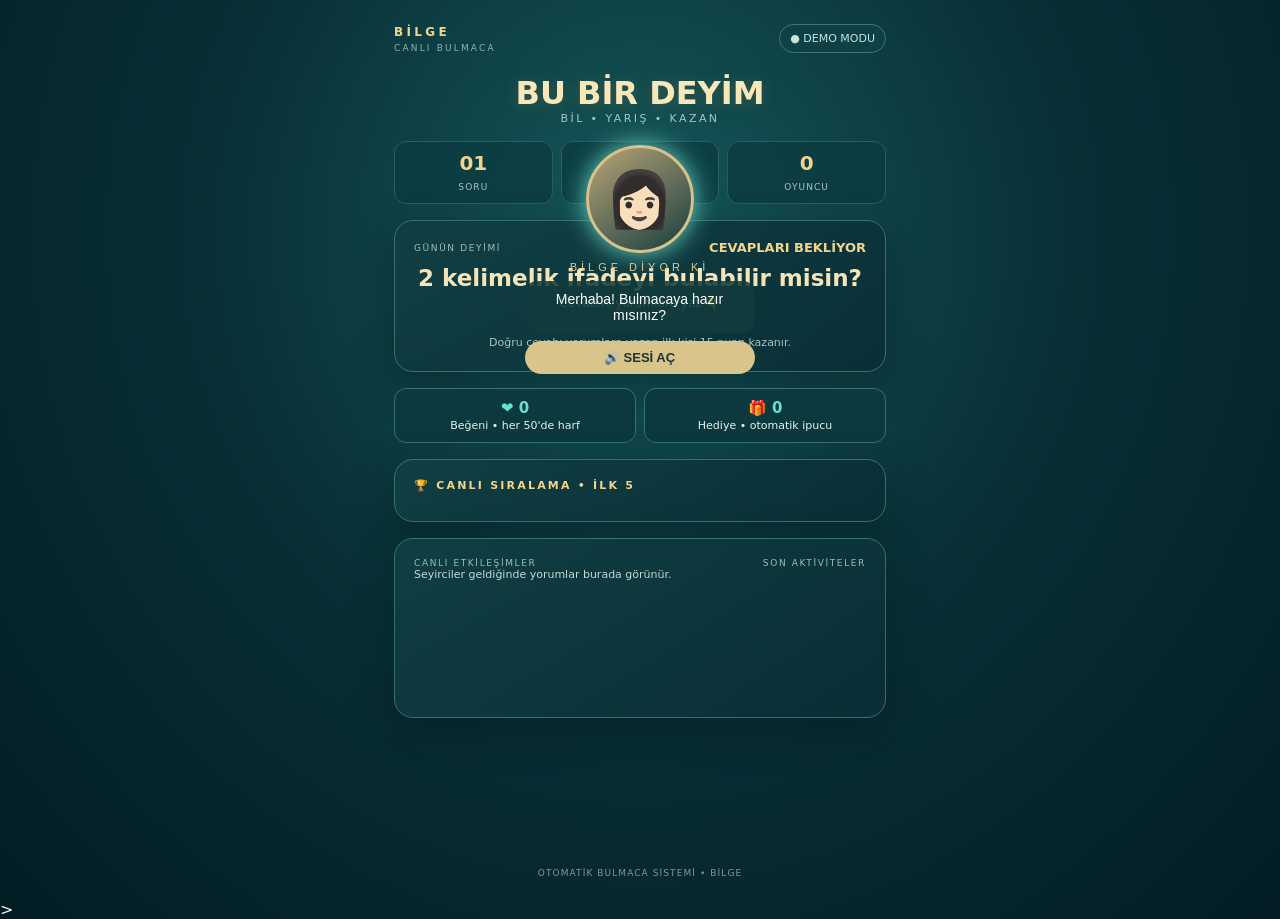
==== index.html @ ce0b735c "Update index.html" ====
<!doctype html>
<html lang="tr">
<head>
<meta charset="utf-8"><meta name="viewport" content="width=device-width,initial-scale=1,viewport-fit=cover">
<meta name="theme-color" content="#062c32"><title>BİLGE • Canlı Bulmaca</title>
<style>
:root{--bg:#052b31;--panel:#0b3b40;--gold:#f2d58b;--mint:#66e0d1;--white:#f4f7f4;--muted:#9db8b5}
*{box-sizing:border-box}body{margin:0;background:radial-gradient(ellipse at 50% 25%,#15575a 0,#082f35 48%,#031c24 100%);color:var(--white);font-family:system-ui,-apple-system,Segoe UI,sans-serif;min-height:100svh}
.wrap{width:min(100%,520px);min-height:100svh;margin:auto;padding:14px 14px 22px;display:flex;flex-direction:column;gap:12px}
header{display:flex;justify-content:space-between;align-items:center}.brand{letter-spacing:.28em;color:var(--gold);font-size:12px;font-weight:800}.sub{font-size:9px;color:#8eb4ae;letter-spacing:.24em;margin-top:4px}.pill{border:1px solid #3c7775;background:#0d4146;border-radius:30px;padding:7px 10px;font-size:11px;color:#c5e3dc}
h1{text-align:center;font-size:clamp(23px,6vw,32px);margin:5px 0 0;color:#f7e7b9;text-shadow:0 2px 16px #b18a4540}
.tag{text-align:center;color:#a5c7c1;font-size:11px;letter-spacing:.22em}
.stats{display:grid;grid-template-columns:repeat(3,1fr);gap:8px}.stat{background:#0b3b40c9;border:1px solid #27605e;border-radius:12px;padding:9px;text-align:center}.stat b{display:block;font-size:20px;color:var(--gold)}.stat span{font-size:9px;color:#a6c5bf;letter-spacing:.12em}
.card{background:linear-gradient(145deg,#103f43eF,#092e35f2);border:1px solid #38716c;border-radius:19px;padding:15px;box-shadow:0 14px 40px #00151960}
.row{display:flex;justify-content:space-between;align-items:center;gap:8px}.eyebrow{font-size:9px;color:#9ebdb6;letter-spacing:.18em}.timer{font-size:13px;color:var(--gold);font-weight:800}
h2{text-align:center;font-size:23px;margin:10px 0 5px;color:#f5e4b7}.hint{text-align:center;font-size:12px;color:#b5d1cb;margin-bottom:14px}
.tiles{display:flex;justify-content:center;gap:5px;flex-wrap:wrap}.tile{width:clamp(27px,7.5vw,42px);height:clamp(40px,10vw,51px);display:grid;place-items:center;background:linear-gradient(#f8e7b5,#d9b66e);border-radius:8px;color:#173b3c;font-weight:900;font-size:19px;box-shadow:0 4px 0 #8e7445;border:1px solid #fff3c5}.tile.hidden{background:linear-gradient(#17484b,#0d353a);color:#c0ddd5;border:1px solid #477b75;box-shadow:0 4px 0 #06272c}
.note{text-align:center;font-size:11px;color:#a5c5bd;margin-top:12px;min-height:16px}
.actions{display:grid;grid-template-columns:1fr 1fr;gap:8px}.action{border:1px solid #36736e;border-radius:12px;padding:10px;background:#0b393e;color:#e5f3ed;text-align:center;font-size:11px}.action b{display:block;color:var(--mint);font-size:15px;margin-bottom:2px}
.leader h3{font-size:11px;letter-spacing:.2em;color:var(--gold);margin:0 0 10px}.leaderline{display:flex;align-items:center;gap:9px;padding:7px 0;border-bottom:1px solid #ffffff12;font-size:12px}.rank{color:var(--gold);width:20px;font-weight:800}.name{flex:1;overflow:hidden;text-overflow:ellipsis;white-space:nowrap}.score{color:var(--mint);font-weight:800}
.feed{height:100px;overflow:hidden;display:flex;flex-direction:column;gap:5px}.feedline{font-size:11px;color:#c5d9d4}.feedline strong{color:#f4d88f}
footer{margin-top:auto;text-align:center;color:#789d98;font-size:9px;letter-spacing:.12em}
#setup{display:none;position:fixed;inset:0;background:#00191deF;z-index:5;padding:20px;overflow:auto}#setup .card{max-width:460px;margin:6vh auto}label{display:block;font-size:11px;color:#b8d2cc;margin:12px 0 5px}input{width:100%;border:1px solid #3d7770;background:#06292e;color:white;border-radius:9px;padding:12px;font-size:14px}button{border:0;border-radius:10px;background:var(--gold);color:#183b3a;font-weight:800;padding:12px 15px;font-size:13px;margin-top:12px;width:100%}.secondary{background:#16474a;color:#e4f3ed;border:1px solid #4c817a}.status{font-size:11px;color:#a9c9c1;margin-top:8px;line-height:1.5}
@media(min-height:850px){.wrap{padding-top:24px;gap:16px}.card{padding:19px}.feed{height:130px}}
</style></head>
<body>
<div class="wrap">
<header><div><div class="brand">BİLGE</div><div class="sub">CANLI BULMACA</div></div><div class="pill" id="connection">● DEMO MODU</div></header>
<div><h1>BU BİR DEYİM</h1><div class="tag">BİL • YARIŞ • KAZAN</div></div>
<section class="stats"><div class="stat"><b id="round">01</b><span>SORU</span></div><div class="stat"><b id="clock">45</b><span>SANİYE</span></div><div class="stat"><b id="players">0</b><span>OYUNCU</span></div></section>
<section class="card">
<div class="row"><span class="eyebrow" id="category">GÜNÜN DEYİMİ</span><span class="timer" id="status">CEVAPLARI BEKLİYOR</span></div>
<h2 id="question">2 kelimelik ifadeyi bulabilir misin?</h2><div class="hint" id="prompt">Cevabını yorumlara yaz 👇</div>
<div class="tiles" id="tiles"></div><div class="note" id="note">Doğru cevabı yorumlara yazan ilk kişi 15 puan kazanır.</div>
</section>
<section class="actions">
<div class="action"><b>❤️ <span id="likes">0</span></b>Beğeni • her 50'de harf</div>
<div class="action"><b>🎁 <span id="gifts">0</span></b>Hediye • otomatik ipucu</div>
</section>
<section class="card leader"><h3>🏆 CANLI SIRALAMA • İLK 5</h3><div id="leaderboard"></div></section>
<section class="card"><div class="row"><span class="eyebrow">CANLI ETKİLEŞİMLER</span><span class="eyebrow">SON AKTİVİTELER</span></div><div class="feed" id="feed"><div class="feedline">Seyirciler geldiğinde yorumlar burada görünür.</div></div></section>
<footer>OTOMATİK BULMACA SİSTEMİ • BİLGE</footer>
</div>
<div id="setup"><section class="card"><h2>Yayın bağlantısı</h2><p class="status">Gerçek TikTok yorum, beğeni ve hediyeleri almak için çevrimiçi bağlantı sunucusu gerekir. Bu ekrandaki demo modu tek başına TikTok'a bağlanmaz.</p><label>TikTok kullanıcı adın (@ olmadan)</label><input id="handle" value="kargamlbb" placeholder="ornekhesap"><label>Bağlantı sunucusu WebSocket adresi</label><input id="wsurl" value="wss://bilge-canli-bulmaca-1.onrender.com/ws" placeholder="WebSocket adresi"
                                                                                                                                                                                                                                                                                                                                                                                                    </section>
  </div>>
<script>
const bank=[
{cat:"DEYİM",q:"Bir işi gereğinden fazla büyütmek",a:"PİREYİ DEVE YAPMAK"},
{cat:"DEYİM",q:"Çok sevinmek, mutlu olmak",a:"ETEKLERİ ZİL ÇALMAK"},
{cat:"DEYİM",q:"Birini çok dikkatli dinlemek",a:"KULAK KESİLMEK"},
{cat:"DEYİM",q:"Bir konuda çok deneyimli olmak",a:"PİŞMİŞ AŞA SU KATMAK"},
{cat:"ATASÖZÜ",q:"İnsan, arkadaşlarından etkilenir",a:"ÜZÜM ÜZÜME BAKA BAKA KARARIR"},
{cat:"DEYİM",q:"Bir şeyi gizlice yapmak",a:"EL ALTINDAN"},
{cat:"DEYİM",q:"Çok şaşırıp kalakalmak",a:"AĞZI AÇIK KALMAK"},
{cat:"DEYİM",q:"Bir işi başkasına yaptırmak",a:"İŞİNE GELDİĞİ GİBİ"}
];
let idx=0,remaining=45,likes=0,gifts=0,players=new Map(),revealed=new Set(),ws=null,timer=null,roundNo=1,locked=false;
const $=id=>document.getElementById(id);
const norm=s=>(s||"").toLocaleUpperCase("tr-TR").normalize("NFD").replace(/[\u0300-\u036f]/g,"").replace(/İ/g,"I").replace(/ı/g,"I").replace(/[^A-Z0-9 ]/g,"").replace(/\s+/g," ").trim();
function answer(){return bank[idx].a}
function render(){
 $("round").textContent=String(roundNo).padStart(2,"0");$("clock").textContent=remaining;$("category").textContent=bank[idx].cat+" • SORU "+roundNo;
 $("question").textContent=bank[idx].q;$("prompt").textContent="Cevabını yorumlara yaz 👇";
 $("tiles").innerHTML="";[...answer()].forEach((c,i)=>{let el=document.createElement("div");el.className="tile "+(c===" "||revealed.has(i)?"":"hidden");el.textContent=c===" "?"·":revealed.has(i)?c:"";$("tiles").appendChild(el)});
 $("players").textContent=players.size;$("likes").textContent=likes;$("gifts").textContent=gifts;renderBoard();
}
function renderBoard(){let arr=[...players.entries()].sort((a,b)=>b[1]-a[1]).slice(0,5);$("leaderboard").innerHTML=arr.length?arr.map(([n,s],i)=>`<div class="leaderline"><span class="rank">${i+1}</span><span class="name">${escapeHtml(n)}</span><span class="score">${s} PUAN</span></div>`).join(""):'<div class="feedline">Henüz doğru cevap yok. İlk sen ol! ✨</div>'}
function escapeHtml(s){return String(s).replace(/[&<>"']/g,c=>({"&":"&amp;","<":"&lt;",">":"&gt;",'"':"&quot;","'":"&#39;"}[c]))}
function log(msg){let d=document.createElement("div");d.className="feedline";d.innerHTML=msg;$("feed").prepend(d);while($("feed").children.length>8)$("feed").lastChild.remove()}
function revealOne(){let candidates=[...answer()].map((c,i)=>i).filter(i=>answer()[i]!==" "&&!revealed.has(i));if(!candidates.length)return;let i=candidates[Math.floor(Math.random()*candidates.length)];revealed.add(i);render()}
function next(){idx=(idx+1)%bank.length;roundNo++;remaining=45;revealed=new Set();locked=false;$("status").textContent="CEVAPLARI BEKLİYOR";$("note").textContent="İlk doğru cevap 15 puan, sonraki doğru cevaplar 10 puan.";render()}
function solve(name){if(locked)return;locked=true;players.set(name,(players.get(name)||0)+(Object.values(window.__correct||{}).length?10:15));$("status").textContent="CEVAP BULUNDU";$("note").textContent="🎉 "+name+" doğru bildi! Cevap: "+answer();log("🏆 <strong>"+escapeHtml(name)+"</strong> doğru cevabı buldu!");renderBoard();setTimeout(next,5000)}
function onComment(user,comment){log("💬 <strong>"+escapeHtml(user)+"</strong>: "+escapeHtml(comment));if(norm(comment)===norm(answer()))solve(user)}
function onLike(count=1){likes+=Number(count)||1;let before=Math.floor((likes-(Number(count)||1))/50),after=Math.floor(likes/50);for(let i=before;i<after;i++)revealOne();$("likes").textContent=likes}
function onGift(user,giftName,diamonds=1){gifts++;revealOne();log("🎁 <strong>"+escapeHtml(user)+"</strong> • "+escapeHtml(giftName)+" gönderdi — harf açıldı!");$("gifts").textContent=gifts}
function demo(){ws?.close();ws=null;$("connection").textContent="● DEMO MODU";$("connection").style.color="#f2d58b";$("setup").style.display="none";$("note").textContent="Demo: TikTok'a bağlı değil. Gerçek yorumlar için sunucu bağlantısı gerekir.";clearInterval(timer);timer=setInterval(()=>{if(!locked){remaining--;if(remaining<=0){locked=true;$("status").textContent="SÜRE DOLDU";$("note").textContent="Doğru cevap: "+answer();setTimeout(next,4000)}$("clock").textContent=remaining}},1000)}
function connect(){let url=$("wsurl").value.trim(),handle=$("handle").value.trim().replace(/^@/,"");if(!url||!handle){$("setupStatus").textContent="Kullanıcı adı ve sunucu adresini gir.";return}try{ws=new WebSocket(url)}catch(e){$("setupStatus").textContent="Adres hatalı.";return}
ws.onopen=()=>{ws.send(JSON.stringify({type:"connect",username:handle}));$("connection").textContent="● BAĞLANIYOR";$("connection").style.color="#66e0d1";$("setup").style.display="none";$("setupStatus").textContent="";clearInterval(timer);timer=setInterval(()=>{if(!locked){remaining--;if(remaining<=0){locked=true;$("status").textContent="SÜRE DOLDU";$("note").textContent="Doğru cevap: "+answer();setTimeout(next,4000)}$("clock").textContent=remaining}},1000)};
ws.onmessage=e=>{let d;try{d=JSON.parse(e.data)}catch{return}if(d.type==="connected"){$("connection").textContent="● TIKTOK BAĞLI";log("🟢 TikTok LIVE bağlantısı kuruldu.")}else if(d.type==="comment")onComment(d.user,d.text);else if(d.type==="like")onLike(d.count);else if(d.type==="gift")onGift(d.user,d.gift,d.diamonds);else if(d.type==="status"){$("connection").textContent=d.text}};
ws.onclose=()=>{$("connection").textContent="● BAĞLANTI KOPTU";$("connection").style.color="#ff9b91";log("⚠️ Bağlantı kesildi. Sunucu yeniden bağlanmalı.")};
ws.onerror=()=>{$("setupStatus").textContent="Sunucuya bağlanılamadı. Adresi ve sunucunun çalıştığını kontrol et."};
}
$("connection").onclick=()=>$("setup").style.display="block";$("connectBtn").onclick=connect;$("demoBtn").onclick=demo;$("closeBtn").onclick=()=>$("setup").style.display="none";
render();
</script>
<div id="bilge-host" style="position:fixed;top:145px;left:50%;transform:translateX(-50%);z-index:9999;width:230px;text-align:center;color:white;font-family:Arial;pointer-events:auto;">
  <div id="bilge-face" style="width:108px;height:108px;margin:auto;border-radius:50%;background:linear-gradient(145deg,#b9a477,#173e40);border:3px solid #d7c28c;display:flex;align-items:center;justify-content:center;font-size:55px;box-shadow:0 0 25px #69d8c5;">👩🏻</div>
  <div style="font-size:11px;letter-spacing:4px;margin-top:8px;color:#d9c995;">BİLGE DİYOR Kİ</div>
  <div id="bilge-speech" style="background:#123b3cdd;padding:10px;border-radius:12px;margin-top:8px;font-size:14px;">Merhaba! Bulmacaya hazır mısınız?</div>
  <button id="bilge-start" style="margin-top:8px;padding:9px 16px;border:0;border-radius:20px;background:#d9c58c;color:#173536;font-weight:bold;">🔊 SESİ AÇ</button>
</div>

<script>
(function(){
  const speech=document.getElementById("bilge-speech");
  const start=document.getElementById("bilge-start");
  const face=document.getElementById("bilge-face");
  if(!speech || !start) return;

  function speak(text){
    if(!window.speechSynthesis) {
      speech.textContent="Bu tarayıcı sesli konuşmayı desteklemiyor.";
      return;
    }
    window.speechSynthesis.cancel();
    speech.textContent=text;
    const msg=new SpeechSynthesisUtterance(text);
    msg.lang="tr-TR";
    msg.rate=0.92;
    msg.pitch=1.05;
    const voices=window.speechSynthesis.getVoices();
    const turkish=voices.find(v=>v.lang.toLowerCase().startsWith("tr"));
    if(turkish) msg.voice=turkish;
    face.style.transform="scale(1.06)";
    msg.onend=()=>face.style.transform="scale(1)";
    window.speechSynthesis.speak(msg);
  }

  start.addEventListener("click",()=>{
    speak("Merhaba! Ben Bilge. Bugünkü bulmacamıza hoş geldiniz. Bakalım cevabı kim bulacak?");
    start.textContent="🔊 BİLGE KONUŞUYOR";
  });
})();
</script></body></html>
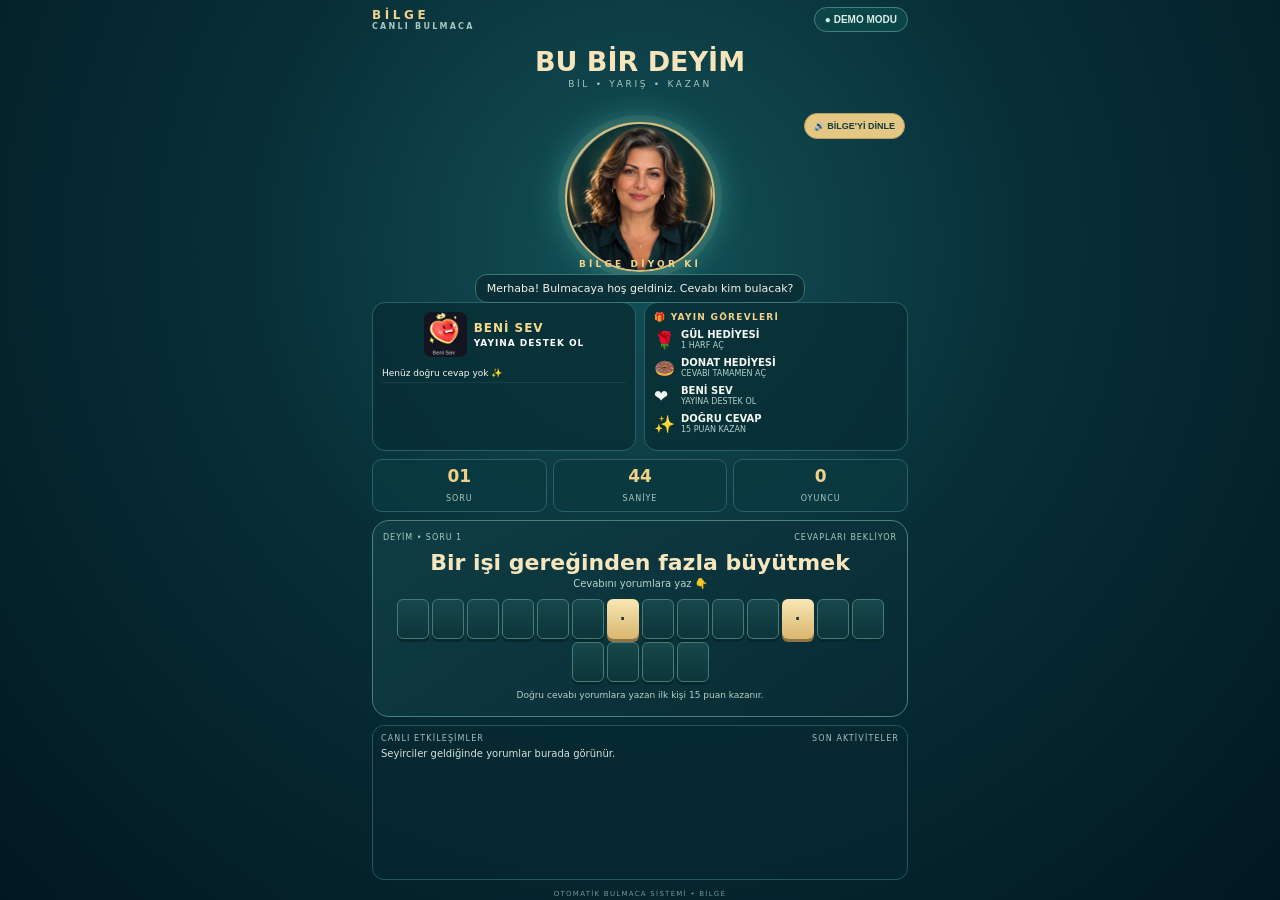
==== commit 55750356: "Add files via upload" ====
--- a/index.html
+++ b/index.html
@@ -1,49 +1,45 @@
 <!doctype html>
 <html lang="tr">
 <head>
-<meta charset="utf-8"><meta name="viewport" content="width=device-width,initial-scale=1,viewport-fit=cover">
-<meta name="theme-color" content="#062c32"><title>BİLGE • Canlı Bulmaca</title>
+<meta charset="utf-8">
+<meta name="viewport" content="width=device-width,initial-scale=1,viewport-fit=cover">
+<meta name="theme-color" content="#041d25">
+<title>BİLGE • Canlı Bulmaca</title>
 <style>
-:root{--bg:#052b31;--panel:#0b3b40;--gold:#f2d58b;--mint:#66e0d1;--white:#f4f7f4;--muted:#9db8b5}
-*{box-sizing:border-box}body{margin:0;background:radial-gradient(ellipse at 50% 25%,#15575a 0,#082f35 48%,#031c24 100%);color:var(--white);font-family:system-ui,-apple-system,Segoe UI,sans-serif;min-height:100svh}
-.wrap{width:min(100%,520px);min-height:100svh;margin:auto;padding:14px 14px 22px;display:flex;flex-direction:column;gap:12px}
-header{display:flex;justify-content:space-between;align-items:center}.brand{letter-spacing:.28em;color:var(--gold);font-size:12px;font-weight:800}.sub{font-size:9px;color:#8eb4ae;letter-spacing:.24em;margin-top:4px}.pill{border:1px solid #3c7775;background:#0d4146;border-radius:30px;padding:7px 10px;font-size:11px;color:#c5e3dc}
-h1{text-align:center;font-size:clamp(23px,6vw,32px);margin:5px 0 0;color:#f7e7b9;text-shadow:0 2px 16px #b18a4540}
-.tag{text-align:center;color:#a5c7c1;font-size:11px;letter-spacing:.22em}
-.stats{display:grid;grid-template-columns:repeat(3,1fr);gap:8px}.stat{background:#0b3b40c9;border:1px solid #27605e;border-radius:12px;padding:9px;text-align:center}.stat b{display:block;font-size:20px;color:var(--gold)}.stat span{font-size:9px;color:#a6c5bf;letter-spacing:.12em}
-.card{background:linear-gradient(145deg,#103f43eF,#092e35f2);border:1px solid #38716c;border-radius:19px;padding:15px;box-shadow:0 14px 40px #00151960}
-.row{display:flex;justify-content:space-between;align-items:center;gap:8px}.eyebrow{font-size:9px;color:#9ebdb6;letter-spacing:.18em}.timer{font-size:13px;color:var(--gold);font-weight:800}
-h2{text-align:center;font-size:23px;margin:10px 0 5px;color:#f5e4b7}.hint{text-align:center;font-size:12px;color:#b5d1cb;margin-bottom:14px}
-.tiles{display:flex;justify-content:center;gap:5px;flex-wrap:wrap}.tile{width:clamp(27px,7.5vw,42px);height:clamp(40px,10vw,51px);display:grid;place-items:center;background:linear-gradient(#f8e7b5,#d9b66e);border-radius:8px;color:#173b3c;font-weight:900;font-size:19px;box-shadow:0 4px 0 #8e7445;border:1px solid #fff3c5}.tile.hidden{background:linear-gradient(#17484b,#0d353a);color:#c0ddd5;border:1px solid #477b75;box-shadow:0 4px 0 #06272c}
-.note{text-align:center;font-size:11px;color:#a5c5bd;margin-top:12px;min-height:16px}
-.actions{display:grid;grid-template-columns:1fr 1fr;gap:8px}.action{border:1px solid #36736e;border-radius:12px;padding:10px;background:#0b393e;color:#e5f3ed;text-align:center;font-size:11px}.action b{display:block;color:var(--mint);font-size:15px;margin-bottom:2px}
-.leader h3{font-size:11px;letter-spacing:.2em;color:var(--gold);margin:0 0 10px}.leaderline{display:flex;align-items:center;gap:9px;padding:7px 0;border-bottom:1px solid #ffffff12;font-size:12px}.rank{color:var(--gold);width:20px;font-weight:800}.name{flex:1;overflow:hidden;text-overflow:ellipsis;white-space:nowrap}.score{color:var(--mint);font-weight:800}
-.feed{height:100px;overflow:hidden;display:flex;flex-direction:column;gap:5px}.feedline{font-size:11px;color:#c5d9d4}.feedline strong{color:#f4d88f}
-footer{margin-top:auto;text-align:center;color:#789d98;font-size:9px;letter-spacing:.12em}
-#setup{display:none;position:fixed;inset:0;background:#00191deF;z-index:5;padding:20px;overflow:auto}#setup .card{max-width:460px;margin:6vh auto}label{display:block;font-size:11px;color:#b8d2cc;margin:12px 0 5px}input{width:100%;border:1px solid #3d7770;background:#06292e;color:white;border-radius:9px;padding:12px;font-size:14px}button{border:0;border-radius:10px;background:var(--gold);color:#183b3a;font-weight:800;padding:12px 15px;font-size:13px;margin-top:12px;width:100%}.secondary{background:#16474a;color:#e4f3ed;border:1px solid #4c817a}.status{font-size:11px;color:#a9c9c1;margin-top:8px;line-height:1.5}
-@media(min-height:850px){.wrap{padding-top:24px;gap:16px}.card{padding:19px}.feed{height:130px}}
-</style></head>
+:root{--gold:#f1d18a;--mint:#70e2d1;--white:#f5f7f2}
+*{box-sizing:border-box}html,body{margin:0;width:100%;height:100%;overflow:hidden;background:#031b22;color:var(--white);font-family:system-ui,-apple-system,sans-serif}
+body{background:radial-gradient(ellipse at 50% 27%,#145158 0,#082f38 43%,#021820 100%)}
+.stage{position:relative;width:100%;height:100dvh;max-width:560px;margin:auto;overflow:hidden;padding:env(safe-area-inset-top) 12px env(safe-area-inset-bottom);display:flex;flex-direction:column;gap:8px}
+.top{height:38px;display:flex;align-items:center;justify-content:space-between;flex-shrink:0}.brand{font-weight:900;letter-spacing:.3em;color:var(--gold);font-size:12px}.brand small{display:block;color:#a6c8c0;font-size:8px;letter-spacing:.28em}.live{border:1px solid #43827b;background:#0b4548;border-radius:20px;padding:6px 10px;font-size:10px;color:#d8eee6}
+.headline{text-align:center;flex-shrink:0}.headline h1{font-size:clamp(20px,5vw,27px);margin:0;color:#f6e5bb}.headline p{font-size:9px;letter-spacing:.3em;color:#a6c9c0;margin:2px}
+.presenter{height:clamp(145px,22vh,195px);position:relative;display:flex;align-items:center;justify-content:center;flex-shrink:0}.portrait{width:clamp(112px,31vw,150px);height:clamp(112px,31vw,150px);border-radius:50%;border:2px solid #d7bd7d;box-shadow:0 0 0 7px #d9c38b18,0 0 35px #5ad8c477;background:radial-gradient(circle at 35% 25%,#c7b49a,#5c7770 48%,#143b40 75%);display:grid;place-items:center;font-size:clamp(65px,19vw,90px);position:relative}.portrait:after{content:"";position:absolute;inset:-10px;border:1px solid #d9c58a55;border-radius:50%}
+.presenter-copy{position:absolute;top:calc(50% + 62px);left:0;right:0;text-align:center;pointer-events:none}.presenter-copy .name{font-size:9px;letter-spacing:.35em;color:var(--gold);font-weight:800}.speech{display:inline-block;max-width:82%;margin-top:5px;background:#082d35df;border:1px solid #3c7773;border-radius:12px;padding:7px 11px;font-size:11px;line-height:1.25;color:#f4f4e9}.speak{position:absolute;right:3px;top:5px;border:1px solid #b99e64;background:#e3c783;color:#163a3c;border-radius:20px;padding:7px 9px;font-size:9px;font-weight:900}
+.side-panels{display:grid;grid-template-columns:1fr 1fr;gap:8px;flex-shrink:0}.panel{background:#082e36d9;border:1px solid #286268;border-radius:13px;padding:9px;min-width:0}.panel h3{margin:0 0 7px;color:var(--gold);font-size:9px;letter-spacing:.14em}.rank-row{display:flex;align-items:center;gap:5px;padding:4px 0;border-bottom:1px solid #ffffff12;font-size:9px}.rank-no{color:var(--gold);font-weight:900;width:12px}.rank-name{flex:1;overflow:hidden;text-overflow:ellipsis;white-space:nowrap}.rank-score{color:var(--mint);font-weight:800}.task{display:flex;align-items:center;gap:7px;margin:7px 0;font-size:9px}.task-icon{font-size:17px;width:20px}.task b{display:block;font-size:10px}.task small{color:#b5d2cc;font-size:8px}
+.stats{display:grid;grid-template-columns:repeat(3,1fr);gap:6px;flex-shrink:0}.stat{background:#0a3940d9;border:1px solid #286268;border-radius:10px;text-align:center;padding:6px 3px}.stat b{display:block;color:var(--gold);font-size:17px}.stat span{font-size:8px;letter-spacing:.12em;color:#a9c9c2}
+.puzzle{background:linear-gradient(145deg,#103e45ed,#082a33f5);border:1px solid #4b8178;border-radius:17px;padding:12px 10px;flex-shrink:0}.puzzle-meta{display:flex;justify-content:space-between;font-size:8px;letter-spacing:.12em;color:#a8c9c0}.puzzle h2{text-align:center;font-size:clamp(17px,4.5vw,22px);color:#f6e6bd;margin:8px 0 3px}.hint{text-align:center;color:#b8d5ce;font-size:10px;margin-bottom:10px}.tiles{display:flex;justify-content:center;gap:3px;flex-wrap:wrap}.tile{width:clamp(20px,5.5vw,32px);height:clamp(31px,8vw,40px);display:grid;place-items:center;border-radius:6px;background:linear-gradient(#f8e7b5,#d9b66e);color:#183b3c;font-weight:900;font-size:15px;box-shadow:0 3px 0 #8e7445}.tile.hidden{background:linear-gradient(#17484b,#0d353a);color:#c0ddd5;border:1px solid #477b75;box-shadow:0 3px 0 #06272c}.note{text-align:center;color:#b7d1ca;font-size:9px;margin-top:8px;min-height:14px}
+.activity{flex:1;min-height:42px;background:#062831a8;border:1px solid #24565d;border-radius:12px;padding:8px;overflow:hidden}.activity-head{display:flex;justify-content:space-between;color:#9fc2bb;font-size:8px;letter-spacing:.14em;margin-bottom:5px}.feed{display:flex;flex-direction:column;gap:4px}.feedline{font-size:10px;color:#d2e4de;line-height:1.2}.feedline strong{color:var(--gold)}.footer{text-align:center;color:#6e9993;font-size:7px;letter-spacing:.18em;padding:2px;flex-shrink:0}
+#setup{display:none;position:fixed;inset:0;z-index:20;background:#00191df2;padding:20px;overflow:auto}.setup-card{max-width:440px;margin:7vh auto;background:#0b343c;border:1px solid #4b8178;border-radius:16px;padding:18px}.setup-card h2{margin:0 0 8px;color:var(--gold);font-size:20px}.setup-card p,.status{font-size:11px;color:#b6d2cb;line-height:1.45}label{display:block;font-size:11px;color:#c6ddd6;margin:12px 0 5px}input{width:100%;border:1px solid #477c76;background:#06252c;color:white;border-radius:9px;padding:11px;font-size:13px}button{border:0;border-radius:10px;background:var(--gold);color:#183b3a;font-weight:900;padding:11px 13px;font-size:12px;margin-top:9px;width:100%}.secondary{background:#16474a;color:#e4f3ed;border:1px solid #4c817a}
+@media(max-height:700px){.stage{gap:5px}.presenter{height:125px}.portrait{width:100px;height:100px;font-size:60px}.presenter-copy{top:calc(50% + 48px)}.speech{font-size:9px;padding:5px 8px}.panel{padding:6px}.rank-row{padding:2px 0}.task{margin:3px 0}.puzzle{padding:8px}.activity{min-height:32px}}
+</style>
+<style>
+#beni-sev-pop{position:fixed;inset:0;z-index:99999;display:grid;place-items:center;background:#001a1acc;animation:bsfade .25s ease}.beni-sev-card{display:flex;flex-direction:column;align-items:center;gap:14px;padding:24px 30px;border:2px solid #f4d88f;border-radius:24px;background:linear-gradient(145deg,#063d3b,#061c2a);box-shadow:0 0 45px #f4c85a88;color:#fff;text-align:center;animation:bsbounce .55s ease}.beni-sev-card img{width:145px;height:145px;object-fit:contain;border-radius:18px}.beni-sev-card strong{font-size:18px;color:#ffe5a1;letter-spacing:.04em}@keyframes bsbounce{0%{transform:scale(.45) rotate(-8deg);opacity:0}70%{transform:scale(1.08) rotate(2deg)}100%{transform:scale(1);opacity:1}}@keyframes bsfade{from{opacity:0}to{opacity:1}}
+</style>
+</head>
 <body>
-<div class="wrap">
-<header><div><div class="brand">BİLGE</div><div class="sub">CANLI BULMACA</div></div><div class="pill" id="connection">● DEMO MODU</div></header>
-<div><h1>BU BİR DEYİM</h1><div class="tag">BİL • YARIŞ • KAZAN</div></div>
+<main class="stage">
+<header class="top"><div class="brand">BİLGE<small>CANLI BULMACA</small></div><button class="live" id="connection" style="width:auto;margin:0">● DEMO MODU</button></header>
+<div class="headline"><h1>BU BİR DEYİM</h1><p>BİL • YARIŞ • KAZAN</p></div>
+<section class="presenter"><div class="portrait" id="bilge-face" style="overflow:hidden"><img alt="Bilge sunucu portresi" src="[data-uri]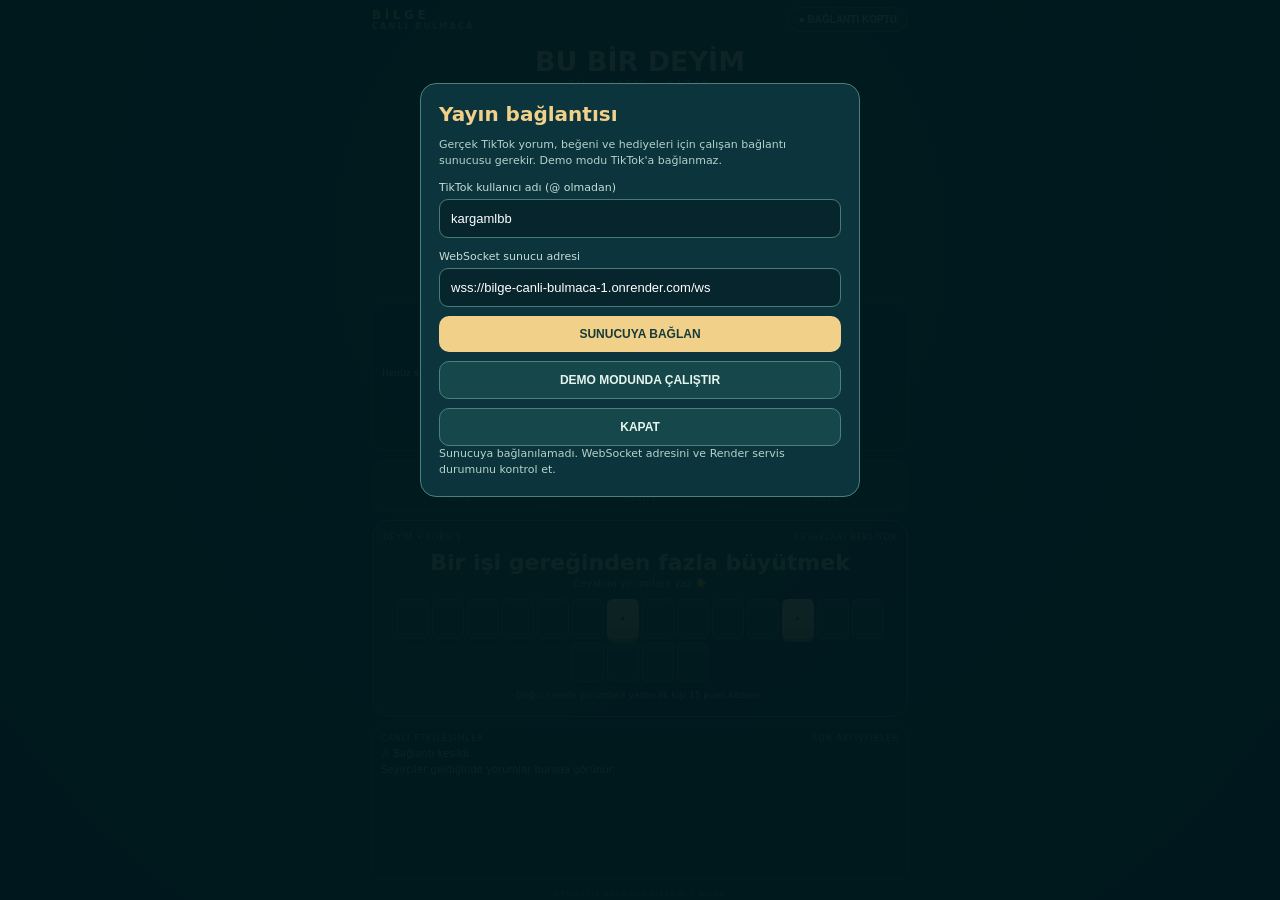
==== commit daa43c02: "Automate game events and switch to Turkish female voice" ====
--- a/index.html
+++ b/index.html
@@ -29,7 +29,7 @@
 <main class="stage">
 <header class="top"><div class="brand">BİLGE<small>CANLI BULMACA</small></div><button class="live" id="connection" style="width:auto;margin:0">● DEMO MODU</button></header>
 <div class="headline"><h1>BU BİR DEYİM</h1><p>BİL • YARIŞ • KAZAN</p></div>
-<section class="presenter"><div class="portrait" id="bilge-face" style="overflow:hidden"><img alt="Bilge sunucu portresi" src="[data-uri]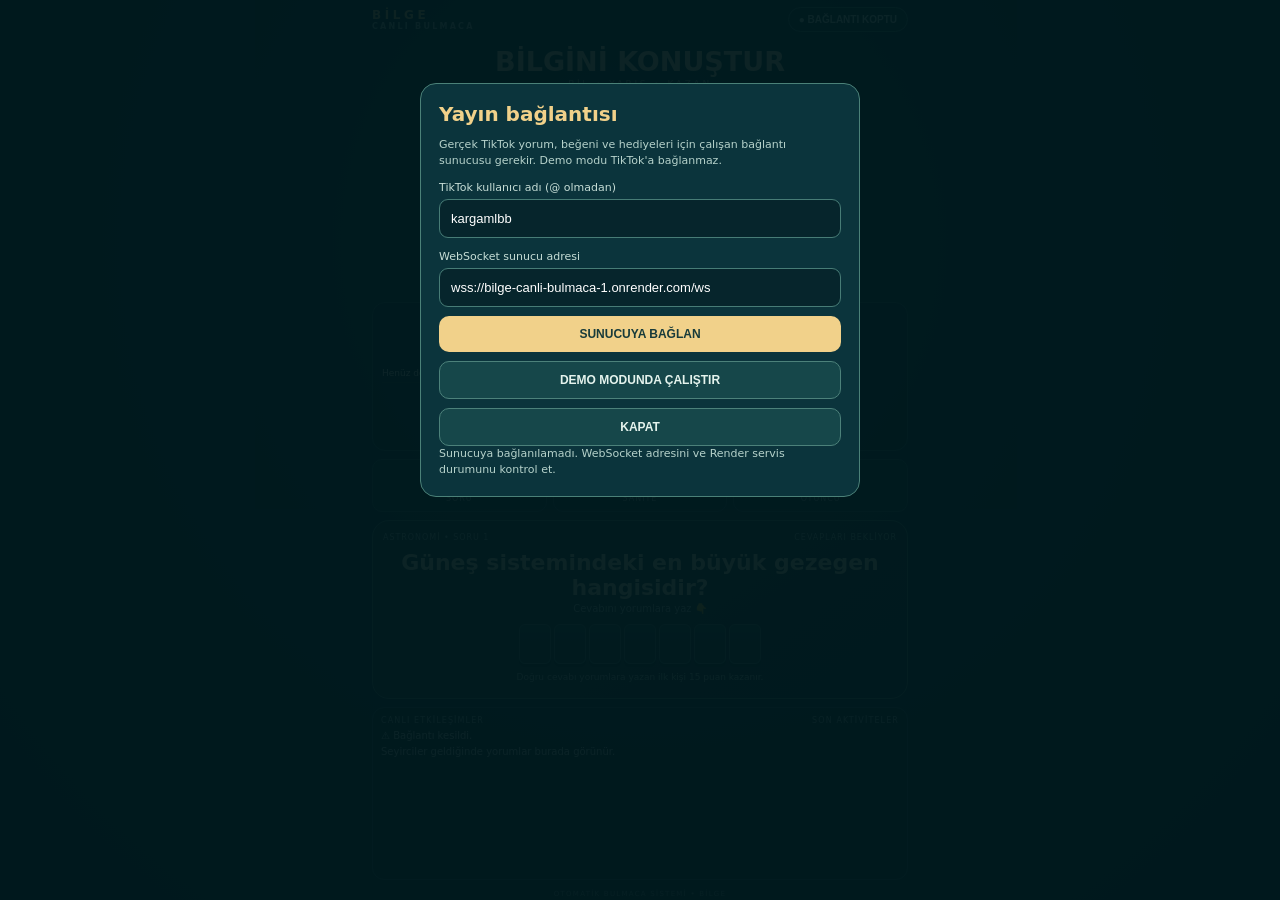
==== commit 08ec898a: "Replace idiom puzzles with medium trivia" ====
--- a/index.html
+++ b/index.html
@@ -28,7 +28,7 @@
 <body>
 <main class="stage">
 <header class="top"><div class="brand">BİLGE<small>CANLI BULMACA</small></div><button class="live" id="connection" style="width:auto;margin:0">● DEMO MODU</button></header>
-<div class="headline"><h1>BU BİR DEYİM</h1><p>BİL • YARIŞ • KAZAN</p></div>
+<div class="headline"><h1>BİLGİNİ KONUŞTUR</h1><p>BİL • YARIŞ • KAZAN</p></div>
 <section class="presenter"><div class="portrait" id="bilge-face" style="overflow:hidden"><img alt="Bilge sunucu portresi" src="[data-uri]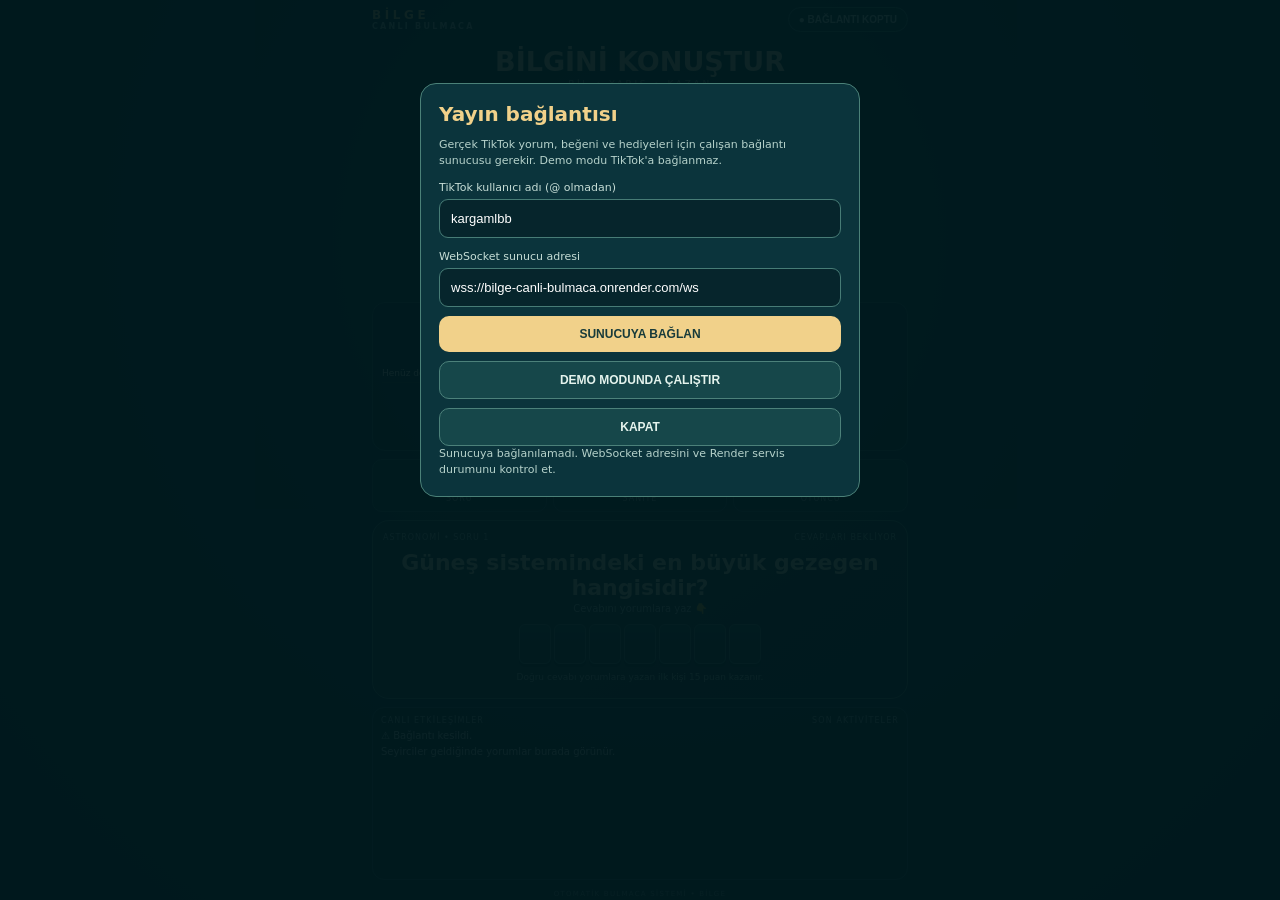
==== commit b24568e3: "Align game and websocket Render hosts" ====
--- a/index.html
+++ b/index.html
@@ -39,7 +39,7 @@
 <section class="activity"><div class="activity-head"><span>CANLI ETKİLEŞİMLER</span><span>SON AKTİVİTELER</span></div><div class="feed" id="feed"><div class="feedline">Seyirciler geldiğinde yorumlar burada görünür.</div></div></section>
 <footer class="footer">OTOMATİK BULMACA SİSTEMİ • BİLGE</footer>
 </main>
-<div id="setup"><section class="setup-card"><h2>Yayın bağlantısı</h2><p>Gerçek TikTok yorum, beğeni ve hediyeleri için çalışan bağlantı sunucusu gerekir. Demo modu TikTok'a bağlanmaz.</p><label>TikTok kullanıcı adı (@ olmadan)</label><input id="handle" value="kargamlbb"><label>WebSocket sunucu adresi</label><input id="wsurl" value="wss://bilge-canli-bulmaca-1.onrender.com/ws"><button id="connectBtn">SUNUCUYA BAĞLAN</button><button class="secondary" id="demoBtn">DEMO MODUNDA ÇALIŞTIR</button><button class="secondary" id="closeBtn">KAPAT</button><div class="status" id="setupStatus"></div></section></div>
+<div id="setup"><section class="setup-card"><h2>Yayın bağlantısı</h2><p>Gerçek TikTok yorum, beğeni ve hediyeleri için çalışan bağlantı sunucusu gerekir. Demo modu TikTok'a bağlanmaz.</p><label>TikTok kullanıcı adı (@ olmadan)</label><input id="handle" value="kargamlbb"><label>WebSocket sunucu adresi</label><input id="wsurl" value="wss://bilge-canli-bulmaca.onrender.com/ws"><button id="connectBtn">SUNUCUYA BAĞLAN</button><button class="secondary" id="demoBtn">DEMO MODUNDA ÇALIŞTIR</button><button class="secondary" id="closeBtn">KAPAT</button><div class="status" id="setupStatus"></div></section></div>
 <script>
 const bank=[
 {cat:"ASTRONOMİ",q:"Güneş sistemindeki en büyük gezegen hangisidir?",a:"JÜPİTER"},
@@ -68,13 +68,13 @@
 function renderBoard(){let arr=[...players.entries()].sort((a,b)=>b[1]-a[1]).slice(0,5);$("leaderboard").innerHTML=arr.length?arr.map(([n,s],i)=>`<div class="rank-row"><span class="rank-no">${i+1}</span><span class="rank-name">${escapeHtml(n)}</span><span class="rank-score">${s}</span></div>`).join(""):'<div class="rank-row">Henüz doğru cevap yok ✨</div>'}
 function escapeHtml(s){return String(s).replace(/[&<>"']/g,c=>({"&":"&amp;","<":"&lt;",">":"&gt;",'"':"&quot;","'":"&#39;"}[c]))}
 function log(msg){let d=document.createElement("div");d.className="feedline";d.innerHTML=msg;$("feed").prepend(d);while($("feed").children.length>5)$("feed").lastChild.remove()}
-let bilgeAudio=null,bilgeAudioUrl=null,bilgeSpeechId=0;
+let bilgeAudio=null,bilgeAudioUrl=null,bilgeSpeechQueue=Promise.resolve();
 function speak(text){bilgeSpeechQueue=bilgeSpeechQueue.then(async()=>{$("bilge-speech").textContent=text;try{let base=$("wsurl").value.trim().replace(/^wss:/,"https:").replace(/^ws:/,"http:").replace(/\/ws\/?$/,"");if(!base)throw new Error("Ses sunucusu adresi yok");let response=await fetch(base+"/speak",{method:"POST",headers:{"Content-Type":"application/json"},body:JSON.stringify({text})});if(!response.ok)throw new Error("Kadın Türkçe ses servisi kullanılamıyor ("+response.status+")");let blob=await response.blob();if(bilgeAudioUrl)URL.revokeObjectURL(bilgeAudioUrl);bilgeAudioUrl=URL.createObjectURL(blob);bilgeAudio=new Audio(bilgeAudioUrl);await new Promise((resolve,reject)=>{bilgeAudio.onended=resolve;bilgeAudio.onerror=()=>reject(new Error("Ses dosyası oynatılamadı"));bilgeAudio.play().catch(reject)})}catch(e){log("⚠️ <strong>Ses servisi:</strong> "+escapeHtml(e.message));console.error("Bilge speech failed",e)}}).catch(e=>console.error("Bilge speech queue failed",e));return bilgeSpeechQueue}
 function revealOne(announcement="Beğenileriniz için teşekkürler! Bir harf açıyorum. Bakalım cevabı bulabilecek misiniz?"){let c=[...answer()].map((x,i)=>i).filter(i=>answer()[i]!==" "&&!revealed.has(i));if(!c.length)return false;revealed.add(c[Math.floor(Math.random()*c.length)]);render();speak(announcement);return true}
 function revealAll(announcement="Cevabı tamamen açıyorum. Doğru cevap: "+answer()){revealed=new Set([...answer()].map((c,i)=>i).filter(i=>c!==" "));render();locked=true;$("status").textContent="CEVAP TAMAMEN AÇILDI";$("note").textContent="Doğru cevap: "+answer();speak(announcement);setTimeout(next,7000)}
 function showSupport(){let old=document.getElementById("beni-sev-pop");if(old)old.remove();let source=document.querySelector('img[alt="TikTok Beni Sev hediyesi"]');if(!source)return;let pop=document.createElement("div");pop.id="beni-sev-pop";pop.innerHTML='<div class="beni-sev-card"><img alt="Beni Sev hediyesi"><strong>YAYINA DESTEĞİN İÇİN TEŞEKKÜRLER!</strong></div>';pop.querySelector("img").src=source.src;document.body.appendChild(pop);setTimeout(()=>pop.remove(),4200)}
 function next(){idx=(idx+1)%bank.length;roundNo++;remaining=45;revealed=new Set();locked=false;$("status").textContent="CEVAPLARI BEKLİYOR";$("note").textContent="İlk doğru cevap 15 puan kazanır.";render();speak("Yeni sorumuz geliyor. "+bank[idx].q)}
-function solve(name){if(locked)return;locked=true;players.set(name,(players.get(name)||0)+15);$("status").textContent="CEVAP BULUNDU";$("note").textContent="🎉 "+name+" doğru bildi! Cevap: "+answer();log("🏆 <strong>"+escapeHtml(name)+"</strong> doğru cevabı buldu!");renderBoard();speak("Tebrikler "+name+"! Harika bildiniz, doğru cevap!");setTimeout(next,5000)}
+function solve(name){if(locked)return;locked=true;players.set(name,(players.get(name)||0)+15);$("status").textContent="CEVAP BULUNDU";$("note").textContent="🎉 "+name+" doğru bildi! Cevap: "+answer();log("🏆 <strong>"+escapeHtml(name)+"</strong> doğru cevabı buldu!");renderBoard();$("players").textContent=players.size;speak("Tebrikler "+name+"! Harika bildiniz, doğru cevap!");setTimeout(next,5000)}
 function onComment(user,comment){log("💬 <strong>"+escapeHtml(user)+"</strong>: "+escapeHtml(comment));let message=" "+norm(comment)+" ",solution=" "+norm(answer())+" ";if(message.includes(solution))solve(user)}
 function onLike(count=1){if(locked)return;let n=Number(count)||1,before=Math.floor(likes/50);likes+=n;let after=Math.floor(likes/50);for(let i=before;i<after;i++)revealOne("Beğenileriniz için teşekkürler! Bir harf açıyorum. Bakalım cevabı bulabilecek misiniz?")}
 function onGift(user,giftName){let g=norm(giftName),who=String(user||"İzleyici"),gift=String(giftName||"hediye");if(g.includes("BENI SEV")){showSupport();log("💗 <strong>"+escapeHtml(who)+"</strong> yayına destek oldu.");speak("Çok teşekkür ederim "+who+"! Desteğin benim için çok değerli.");return}if(g.includes("GUL")||g.includes("ROSE")){if(locked){speak("Teşekkürler "+who+"! Gönderdiğin "+gift+" hediyesi için.");return}log("🌹 <strong>"+escapeHtml(who)+"</strong> için bir harf açıldı.");revealOne("Teşekkürler "+who+"! Gönderdiğin "+gift+" hediyesiyle bir harf açıyorum.");return}if(g.includes("DONAT")||g.includes("DONUT")||g.includes("DOUGHNUT")){if(locked){speak("Teşekkürler "+who+"! Gönderdiğin "+gift+" hediyesi için.");return}log("✨ <strong>"+escapeHtml(who)+"</strong> sorunun cevabını açtı.");revealAll("Teşekkürler "+who+"! "+gift+" hediyesiyle cevabı tamamen açıyorum: "+answer());return}log("🎁 <strong>"+escapeHtml(who)+"</strong> bir "+escapeHtml(gift)+" hediyesi gönderdi.");speak("Teşekkürler "+who+", gönderdiğin "+gift+" hediyesi için!")}
@@ -85,5 +85,6 @@
 $("connection").onclick=()=>$("setup").style.display="block";
 $("connectBtn").onclick=connect;$("demoBtn").onclick=demo;$("closeBtn").onclick=()=>$("setup").style.display="none";
 
+if(location.hostname.endsWith(".onrender.com"))$("wsurl").value="wss://"+location.host+"/ws";
 render();setTimeout(connect,900);
 </script></body></html>
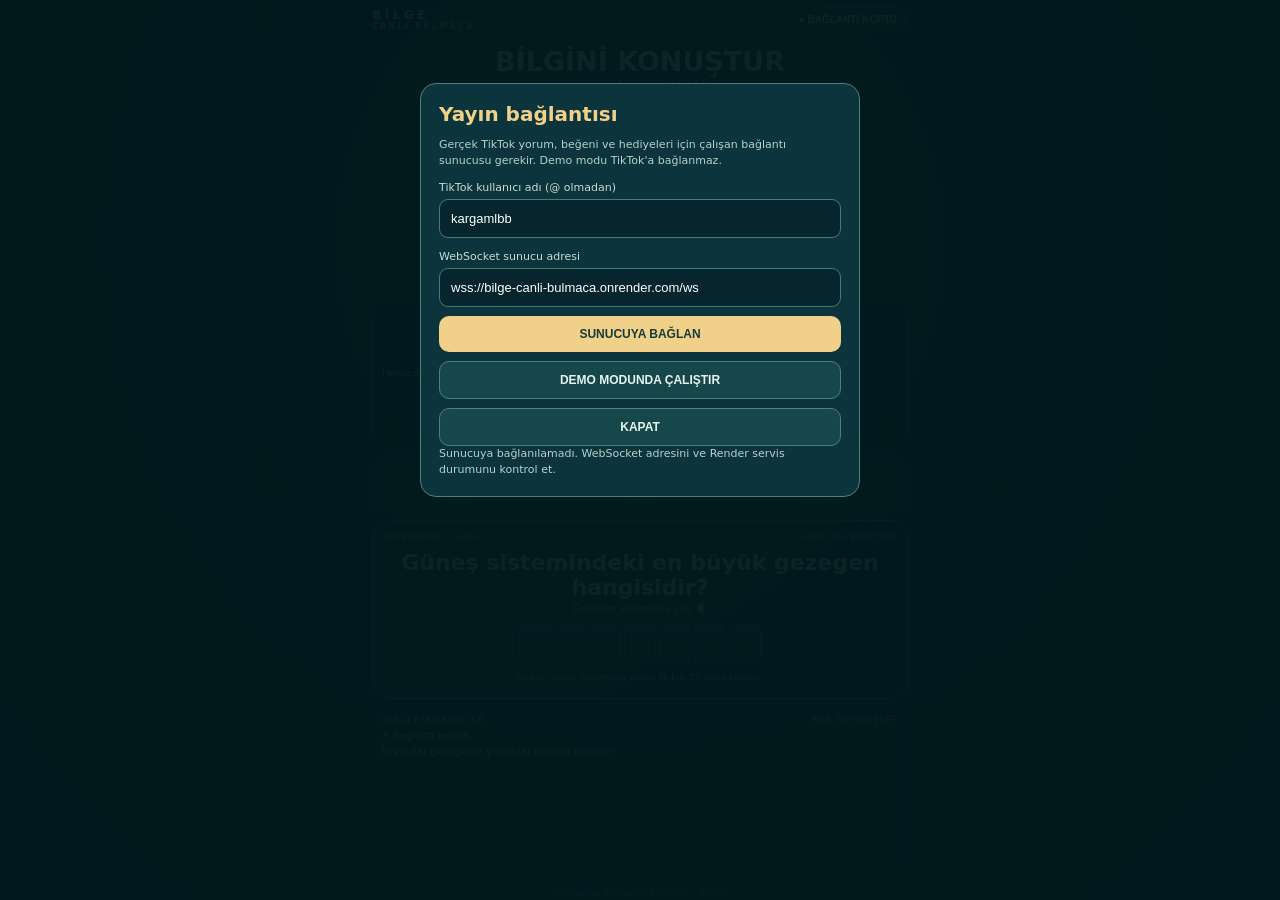
==== commit 8f075a2b: "Make Bilge installable from tablet Chrome" ====
--- a/index.html
+++ b/index.html
@@ -4,6 +4,10 @@
 <meta charset="utf-8">
 <meta name="viewport" content="width=device-width,initial-scale=1,viewport-fit=cover">
 <meta name="theme-color" content="#041d25">
+<meta name="mobile-web-app-capable" content="yes">
+<meta name="apple-mobile-web-app-capable" content="yes">
+<link rel="manifest" href="./manifest.webmanifest">
+<link rel="icon" href="./icon.svg" type="image/svg+xml">
 <title>BİLGE • Canlı Bulmaca</title>
 <style>
 :root{--gold:#f1d18a;--mint:#70e2d1;--white:#f5f7f2}
@@ -45,21 +49,28 @@
 {cat:"ASTRONOMİ",q:"Güneş sistemindeki en büyük gezegen hangisidir?",a:"JÜPİTER"},
 {cat:"ASTRONOMİ",q:"Dünya kendi ekseni etrafında yaklaşık ne kadar sürede döner?",a:"24 SAAT"},
 {cat:"FEN BİLGİSİ",q:"Işığı renklerine ayırabilen üçgen biçimli cam araca ne denir?",a:"PRİZMA"},
+{cat:"TARİH",q:"İstanbul'un fethi hangi yılda gerçekleşti?",a:"1453"},
 {cat:"COĞRAFYA",q:"Türkiye'nin en yüksek dağı hangisidir?",a:"AĞRI DAĞI"},
+{cat:"TARİH",q:"İstanbul'u fetheden Osmanlı padişahının adı nedir?",a:"FATİH SULTAN MEHMET"},
 {cat:"İNSAN VÜCUDU",q:"Yetişkin bir insanın kalbinde kaç odacık bulunur?",a:"DÖRT"},
 {cat:"FEN BİLGİSİ",q:"Suyun kimyasal formülü nedir?",a:"H2O"},
+{cat:"TARİH",q:"Türkiye Büyük Millet Meclisi hangi yıl açıldı?",a:"1920"},
 {cat:"COĞRAFYA",q:"Yüz ölçümü bakımından dünyanın en büyük okyanusu hangisidir?",a:"PASİFİK OKYANUSU"},
 {cat:"DOĞA",q:"Bitkiler fotosentez sırasında havadan hangi gazı alır?",a:"KARBONDİOKSİT"},
 {cat:"MATEMATİK",q:"Bir üçgenin iç açılarının toplamı kaç derecedir?",a:"180 DERECE"},
 {cat:"ASTRONOMİ",q:"Kutup Yıldızı yaklaşık olarak hangi yönü gösterir?",a:"KUZEY"},
 {cat:"TAKVİM",q:"Şubat ayının 29 gün çektiği yıla ne ad verilir?",a:"ARTIK YIL"},
 {cat:"ZAMAN",q:"Bir asır kaç yıldır?",a:"100 YIL"},
+{cat:"TARİH",q:"Cumhuriyet hangi tarihte ilan edildi?",a:"29 EKİM 1923"},
 {cat:"İNSAN VÜCUDU",q:"Kanda oksijen taşımaya yardımcı olan kırmızı hücrelere ne denir?",a:"ALYUVARLAR"},
+{cat:"TARİH",q:"Malazgirt Savaşı'nı kazanan Selçuklu sultanı kimdir?",a:"ALP ARSLAN"},
 {cat:"COĞRAFYA",q:"Türkiye'nin başkenti neresidir?",a:"ANKARA"},
 {cat:"ASTRONOMİ",q:"Dünya'nın doğal uydusunun adı nedir?",a:"AY"},
 {cat:"ASTRONOMİ",q:"Dünya, Güneş çevresindeki bir turunu yaklaşık kaç günde tamamlar?",a:"365 GÜN"},
 {cat:"DOĞA",q:"Bal üretmesiyle bilinen ve çiçeklerden nektar toplayan böcek hangisidir?",a:"ARI"},
-{cat:"FEN BİLGİSİ",q:"Deniz seviyesinde saf su kaç santigrat derecede kaynar?",a:"100 DERECE"}];
+{cat:"FEN BİLGİSİ",q:"Deniz seviyesinde saf su kaç santigrat derecede kaynar?",a:"100 DERECE"},
+{cat:"TARİH",q:"Mustafa Kemal Atatürk Samsun'a hangi yıl çıktı?",a:"1919"},
+{cat:"TARİH",q:"Çanakkale Deniz Zaferi hangi yıl kazanıldı?",a:"1915"}];
 let idx=0,remaining=45,likes=0,players=new Map(),revealed=new Set(),ws=null,timer=null,reconnectTimer=null,autoConnect=true,roundNo=1,locked=false;
 const $=id=>document.getElementById(id);
 const norm=s=>(s||"").toLocaleUpperCase("tr-TR").normalize("NFD").replace(/[\u0300-\u036f]/g,"").replace(/İ/g,"I").replace(/ı/g,"I").replace(/[^A-Z0-9 ]/g,"").replace(/\s+/g," ").trim();
@@ -86,5 +97,6 @@
 $("connectBtn").onclick=connect;$("demoBtn").onclick=demo;$("closeBtn").onclick=()=>$("setup").style.display="none";
 
 if(location.hostname.endsWith(".onrender.com"))$("wsurl").value="wss://"+location.host+"/ws";
+if("serviceWorker" in navigator&&location.protocol==="https:")navigator.serviceWorker.register("./service-worker.js").catch(e=>console.warn("Uygulama kurulumu kullanılamıyor",e));
 render();setTimeout(connect,900);
 </script></body></html>
